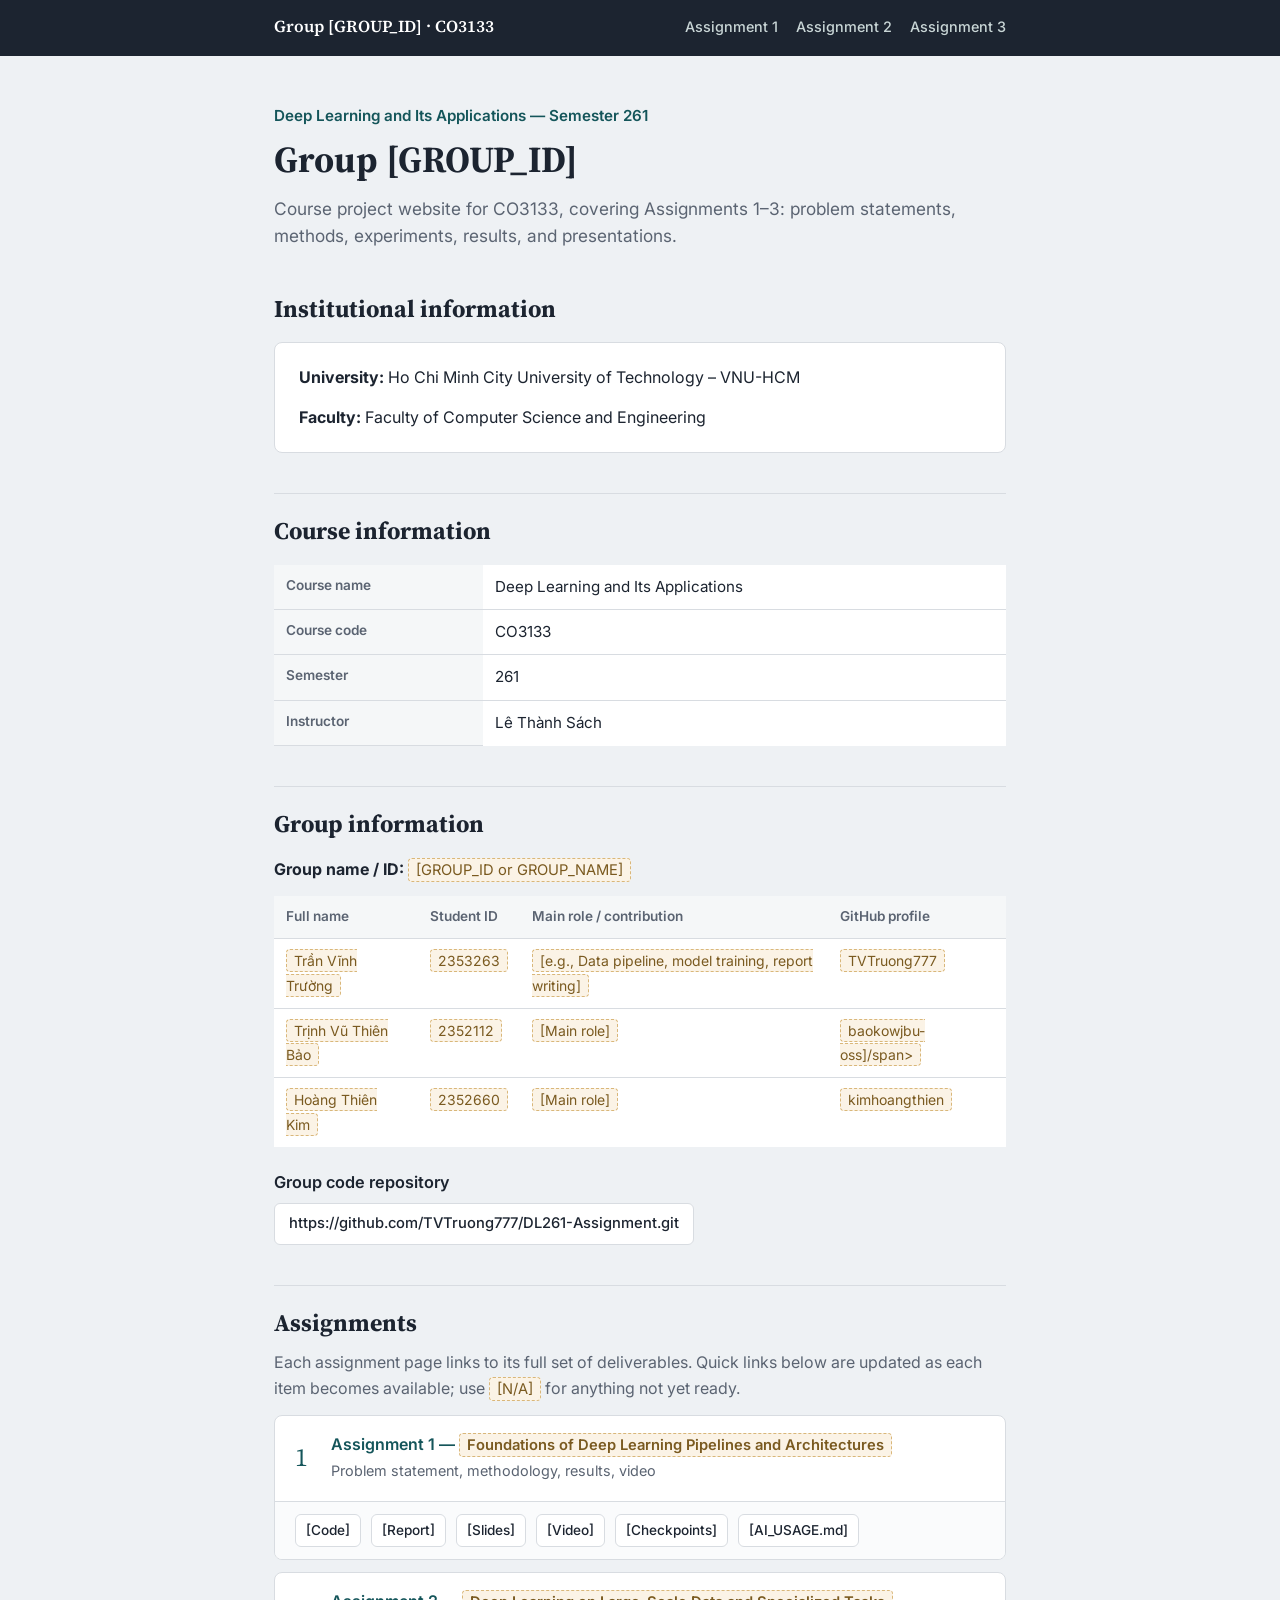
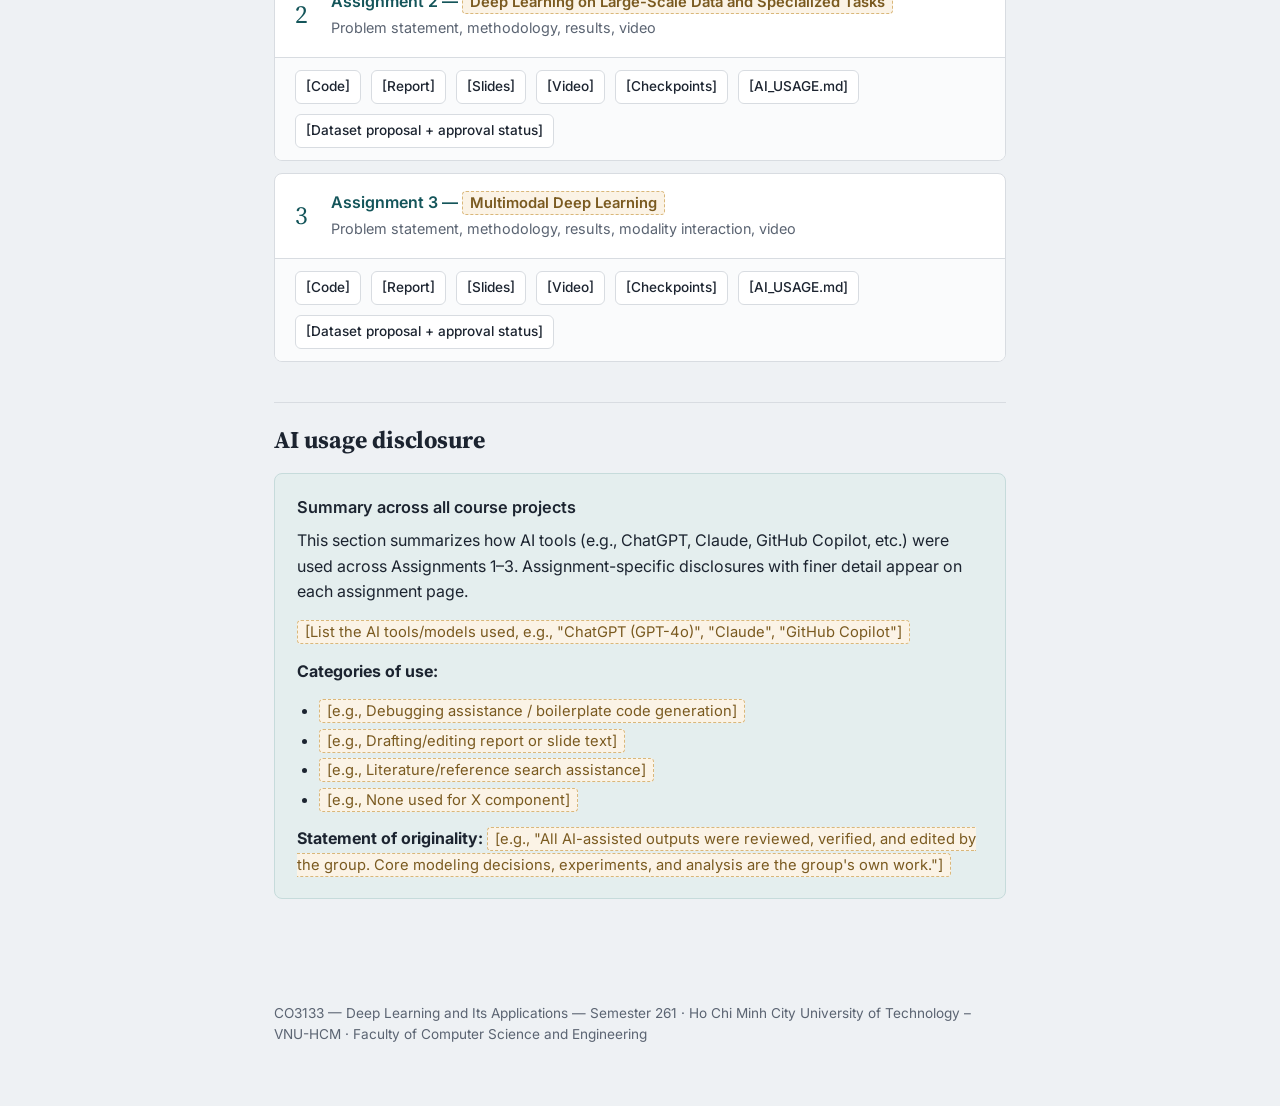
==== index.html @ ea53630e "landing page initialization" ====
<!DOCTYPE html>
<html lang="en">
<head>
<meta charset="UTF-8">
<meta name="viewport" content="width=device-width, initial-scale=1.0">
<title>CO3133 — Group [GROUP_ID] — Deep Learning and Its Applications</title>
<link rel="stylesheet" href="assets/css/style.css">
</head>
<body>

<div class="topbar">
  <div class="topbar-inner">
    <a class="brand" href="index.html">Group [GROUP_ID] · CO3133</a>
    <a href="assignment1.html">Assignment 1</a>
    <a href="assignment2.html">Assignment 2</a>
    <a href="assignment3.html">Assignment 3</a>
  </div>
</div>

<main>

  <header class="hero">
    <p class="kicker">Deep Learning and Its Applications — Semester 261</p>
    <h1>Group [GROUP_ID]</h1>
    <p class="lede">
      Course project website for CO3133, covering Assignments 1–3:
      problem statements, methods, experiments, results, and presentations.
    </p>
  </header>

  <!-- ============================================================ -->
  <!-- 1. INSTITUTIONAL INFORMATION                                  -->
  <!-- ============================================================ -->
  <section class="block">
    <h2>Institutional information</h2>
    <div class="panel">
      <p><strong>University:</strong> Ho Chi Minh City University of Technology – VNU-HCM</p>
      <p style="margin-bottom:0;"><strong>Faculty:</strong> Faculty of Computer Science and Engineering</p>
    </div>
  </section>

  <!-- ============================================================ -->
  <!-- 2. COURSE INFORMATION                                         -->
  <!-- ============================================================ -->
  <section class="block">
    <h2>Course information</h2>
    <table>
      <tbody>
        <tr><th>Course name</th><td>Deep Learning and Its Applications</td></tr>
        <tr><th>Course code</th><td>CO3133</td></tr>
        <tr><th>Semester</th><td>261</td></tr>
        <tr><th>Instructor</th><td>Lê Thành Sách</td></tr>
      </tbody>
    </table>
  </section>

  <!-- ============================================================ -->
  <!-- 3. GROUP INFORMATION                                          -->
  <!-- ============================================================ -->
  <section class="block">
    <h2>Group information</h2>

    <p><strong>Group name / ID:</strong> <span class="ph">[GROUP_ID or GROUP_NAME]</span></p>

    <table>
      <thead>
        <tr>
          <th>Full name</th>
          <th>Student ID</th>
          <th>Main role / contribution</th>
          <th>GitHub profile</th>
        </tr>
      </thead>
      <tbody>
        <!-- Duplicate this <tr> block for each additional member -->
        <tr>
          <td><span class="ph">Trần Vĩnh Trường</span></td>
          <td><span class="ph">2353263</span></td>
          <td><span class="ph">[e.g., Data pipeline, model training, report writing]</span></td>
          <td><span class="ph">TVTruong777</span></td>
        </tr>
        <tr>
          <td><span class="ph">Trịnh Vũ Thiên Bảo</span></td>
          <td><span class="ph">2352112</span></td>
          <td><span class="ph">[Main role]</span></td>
          <td><span class="ph">baokowjbu-oss]/span></td>
        </tr>
        <tr>
          <td><span class="ph">Hoàng Thiên Kim</span></td>
          <td><span class="ph">2352660</span></td>
          <td><span class="ph">[Main role]</span></td>
          <td><span class="ph">kimhoangthien</span></td>
        </tr>
      </tbody>
    </table>

    <h3>Group code repository</h3>
    <div class="res-list">
      <a href="#" data-ph="true">https://github.com/TVTruong777/DL261-Assignment.git</a>
    </div>
  </section>

  <!-- ============================================================ -->
  <!-- 4. ASSIGNMENT INDEX                                           -->
  <!-- ============================================================ -->
  <section class="block">
    <h2>Assignments</h2>
    <p style="color:var(--muted); margin-top:-6px;">
      Each assignment page links to its full set of deliverables. Quick links below
      are updated as each item becomes available; use <span class="ph">[N/A]</span>
      for anything not yet ready.
    </p>
    <ul class="index-list">

      <li>
        <a class="index-card" href="assignment1.html">
          <span class="num">1</span>
          <span class="txt">
            <span class="t">Assignment 1 — <span class="ph">Foundations of Deep Learning Pipelines and Architectures</span></span><br>
            <span class="s">Problem statement, methodology, results, video</span>
          </span>
        </a>
        <div class="res-list" style="padding:0 20px 16px;">
          <a href="#" data-ph="true">[Code]</a>
          <a href="#" data-ph="true">[Report]</a>
          <a href="#" data-ph="true">[Slides]</a>
          <a href="#" data-ph="true">[Video]</a>
          <a href="#" data-ph="true">[Checkpoints]</a>
          <a href="#" data-ph="true">[AI_USAGE.md]</a>
        </div>
      </li>

      <li>
        <a class="index-card" href="assignment2.html">
          <span class="num">2</span>
          <span class="txt">
            <span class="t">Assignment 2 — <span class="ph">Deep Learning on Large-Scale Data and Specialized Tasks</span></span><br>
            <span class="s">Problem statement, methodology, results, video</span>
          </span>
        </a>
        <div class="res-list" style="padding:0 20px 16px;">
          <a href="#" data-ph="true">[Code]</a>
          <a href="#" data-ph="true">[Report]</a>
          <a href="#" data-ph="true">[Slides]</a>
          <a href="#" data-ph="true">[Video]</a>
          <a href="#" data-ph="true">[Checkpoints]</a>
          <a href="#" data-ph="true">[AI_USAGE.md]</a>
          <a href="#" data-ph="true">[Dataset proposal + approval status]</a>
        </div>
      </li>

      <li>
        <a class="index-card" href="assignment3.html">
          <span class="num">3</span>
          <span class="txt">
            <span class="t">Assignment 3 — <span class="ph">Multimodal Deep Learning</span></span><br>
            <span class="s">Problem statement, methodology, results, modality interaction, video</span>
          </span>
        </a>
        <div class="res-list" style="padding:0 20px 16px;">
          <a href="#" data-ph="true">[Code]</a>
          <a href="#" data-ph="true">[Report]</a>
          <a href="#" data-ph="true">[Slides]</a>
          <a href="#" data-ph="true">[Video]</a>
          <a href="#" data-ph="true">[Checkpoints]</a>
          <a href="#" data-ph="true">[AI_USAGE.md]</a>
          <a href="#" data-ph="true">[Dataset proposal + approval status]</a>
        </div>
      </li>

    </ul>
  </section>

  <!-- ============================================================ -->
  <!-- 5. AI USAGE DISCLOSURE (COURSE-WIDE)                          -->
  <!-- ============================================================ -->
  <section class="block">
    <h2>AI usage disclosure</h2>
    <div class="disclosure">
      <h3>Summary across all course projects</h3>
      <p>
        This section summarizes how AI tools (e.g., ChatGPT, Claude, GitHub Copilot, etc.)
        were used across Assignments 1–3. Assignment-specific disclosures with finer detail
        appear on each assignment page.
      </p>
      <p><span class="ph">[List the AI tools/models used, e.g., "ChatGPT (GPT-4o)", "Claude", "GitHub Copilot"]</span></p>
      <p><strong>Categories of use:</strong></p>
      <ul>
        <li><span class="ph">[e.g., Debugging assistance / boilerplate code generation]</span></li>
        <li><span class="ph">[e.g., Drafting/editing report or slide text]</span></li>
        <li><span class="ph">[e.g., Literature/reference search assistance]</span></li>
        <li><span class="ph">[e.g., None used for X component]</span></li>
      </ul>
      <p style="margin-bottom:0;">
        <strong>Statement of originality:</strong>
        <span class="ph">[e.g., "All AI-assisted outputs were reviewed, verified, and edited by the group.
        Core modeling decisions, experiments, and analysis are the group's own work."]</span>
      </p>
    </div>
  </section>

</main>

<footer>
  CO3133 — Deep Learning and Its Applications — Semester 261 · Ho Chi Minh City University of Technology – VNU-HCM ·
  Faculty of Computer Science and Engineering
</footer>

</body>
</html>
---- assets/css/style.css ----
/* =========================================================
   CO3133 — Deep Learning and Its Applications — Group Site
   Shared stylesheet
   ========================================================= */

@import url('https://fonts.googleapis.com/css2?family=Source+Serif+4:opsz,wght@8..60,400;8..60,600;8..60,700&family=Inter:wght@400;500;600&display=swap');

:root {
  --paper:    #EEF1F4;
  --panel:    #FFFFFF;
  --ink:      #1C2430;
  --muted:    #5B6472;
  --line:     #D8DCE1;
  --teal:     #14555A;
  --teal-dim: #E4EEEE;
  --warn-bg:  #FBF3E6;
  --warn-ink: #7A5A20;

  --serif: "Source Serif 4", Georgia, serif;
  --sans:  "Inter", -apple-system, BlinkMacSystemFont, "Segoe UI", sans-serif;

  --max-w: 780px;
}

* { box-sizing: border-box; }

html { scroll-behavior: smooth; }

body {
  margin: 0;
  background: var(--paper);
  color: var(--ink);
  font-family: var(--sans);
  font-size: 16px;
  line-height: 1.6;
  -webkit-font-smoothing: antialiased;
}

a { color: var(--teal); text-decoration: none; border-bottom: 1px solid transparent; }
a:hover { border-bottom-color: currentColor; }
a:focus-visible, button:focus-visible { outline: 2px solid var(--teal); outline-offset: 2px; }

/* ---------- top bar ---------- */
.topbar {
  background: var(--ink);
  color: #fff;
}
.topbar-inner {
  max-width: var(--max-w);
  margin: 0 auto;
  padding: 14px 24px;
  display: flex;
  align-items: baseline;
  gap: 18px;
  flex-wrap: wrap;
}
.topbar-inner a {
  color: #C9D6D6;
  font-size: 0.9rem;
  font-weight: 500;
}
.topbar-inner a.brand {
  color: #fff;
  font-family: var(--serif);
  font-size: 1.05rem;
  font-weight: 600;
  margin-right: auto;
}
.topbar-inner a:hover { color: #fff; }

/* ---------- shell ---------- */
main {
  max-width: var(--max-w);
  margin: 0 auto;
  padding: 48px 24px 80px;
}

header.hero {
  margin-bottom: 40px;
}
header.hero .kicker {
  font-family: var(--sans);
  font-weight: 600;
  color: var(--teal);
  font-size: 0.95rem;
  margin: 0 0 10px;
}
header.hero h1 {
  font-family: var(--serif);
  font-size: 2.3rem;
  line-height: 1.15;
  margin: 0 0 14px;
  max-width: 18ch;
}
header.hero p.lede {
  font-size: 1.08rem;
  color: var(--muted);
  max-width: 62ch;
  margin: 0;
}

h2 {
  font-family: var(--serif);
  font-size: 1.5rem;
  margin: 0 0 14px;
  padding-top: 6px;
  border-top: 1px solid var(--line);
  padding-top: 18px;
}
section.block { margin-top: 40px; }
section.block:first-of-type { margin-top: 0; }
section.block:first-of-type h2 { border-top: none; padding-top: 0; }

h3 {
  font-family: var(--sans);
  font-size: 1.02rem;
  font-weight: 600;
  margin: 22px 0 8px;
}

p { margin: 0 0 14px; }
ul, ol { margin: 0 0 14px; padding-left: 22px; }
li { margin-bottom: 4px; }

/* ---------- placeholder styling ---------- */
.ph {
  background: var(--warn-bg);
  color: var(--warn-ink);
  border: 1px dashed #D9B77A;
  border-radius: 4px;
  padding: 2px 7px;
  font-size: 0.92em;
  font-family: var(--sans);
}
.ph-block {
  background: var(--warn-bg);
  border: 1px dashed #D9B77A;
  border-radius: 6px;
  padding: 14px 16px;
  color: var(--warn-ink);
  font-size: 0.95rem;
}
.ph-block strong { color: #5C4415; }

/* ---------- cards / tables ---------- */
.panel {
  background: var(--panel);
  border: 1px solid var(--line);
  border-radius: 8px;
  padding: 22px 24px;
}

table {
  width: 100%;
  border-collapse: collapse;
  font-size: 0.95rem;
  background: var(--panel);
}
th, td {
  text-align: left;
  padding: 10px 12px;
  border-bottom: 1px solid var(--line);
  vertical-align: top;
}
th {
  font-family: var(--sans);
  font-weight: 600;
  color: var(--muted);
  font-size: 0.85rem;
  text-transform: none;
  background: #F5F7F8;
}
tr:last-child td { border-bottom: none; }

/* ---------- assignment index ---------- */
.index-list {
  list-style: none;
  margin: 0;
  padding: 0;
  display: grid;
  gap: 12px;
}
.index-list li {
  margin: 0;
}
.index-list > li {
  background: var(--panel);
  border: 1px solid var(--line);
  border-radius: 8px;
  overflow: hidden;
}
.index-card {
  display: flex;
  align-items: center;
  gap: 18px;
  padding: 16px 20px;
}
.index-card .num {
  font-family: var(--serif);
  font-size: 1.6rem;
  color: var(--teal);
  min-width: 1.4ch;
}
.index-card .txt { flex: 1; }
.index-card .txt .t { font-weight: 600; }
.index-card .txt .s { color: var(--muted); font-size: 0.9rem; }
.index-list .res-list {
  border-top: 1px solid var(--line);
  margin: 0;
  padding: 12px 20px !important;
  background: #FAFBFC;
}
.index-list .res-list a {
  background: var(--panel);
  font-size: 0.85rem;
  padding: 5px 10px;
}

/* ---------- link list (resources) ---------- */
.res-list {
  display: flex;
  flex-wrap: wrap;
  gap: 10px;
}
.res-list a {
  border: 1px solid var(--line);
  background: var(--panel);
  padding: 8px 14px;
  border-radius: 6px;
  font-size: 0.92rem;
  font-weight: 500;
  color: var(--ink);
}
.res-list a:hover { border-color: var(--teal); color: var(--teal); }

/* ---------- disclosure box ---------- */
.disclosure {
  background: var(--teal-dim);
  border: 1px solid #C6DBDB;
  border-radius: 8px;
  padding: 20px 22px;
}
.disclosure h3 { margin-top: 0; }

/* ---------- footer ---------- */
footer {
  max-width: var(--max-w);
  margin: 0 auto;
  padding: 24px 24px 60px;
  color: var(--muted);
  font-size: 0.85rem;
}

@media (max-width: 560px) {
  header.hero h1 { font-size: 1.85rem; }
  main { padding: 32px 18px 60px; }
}
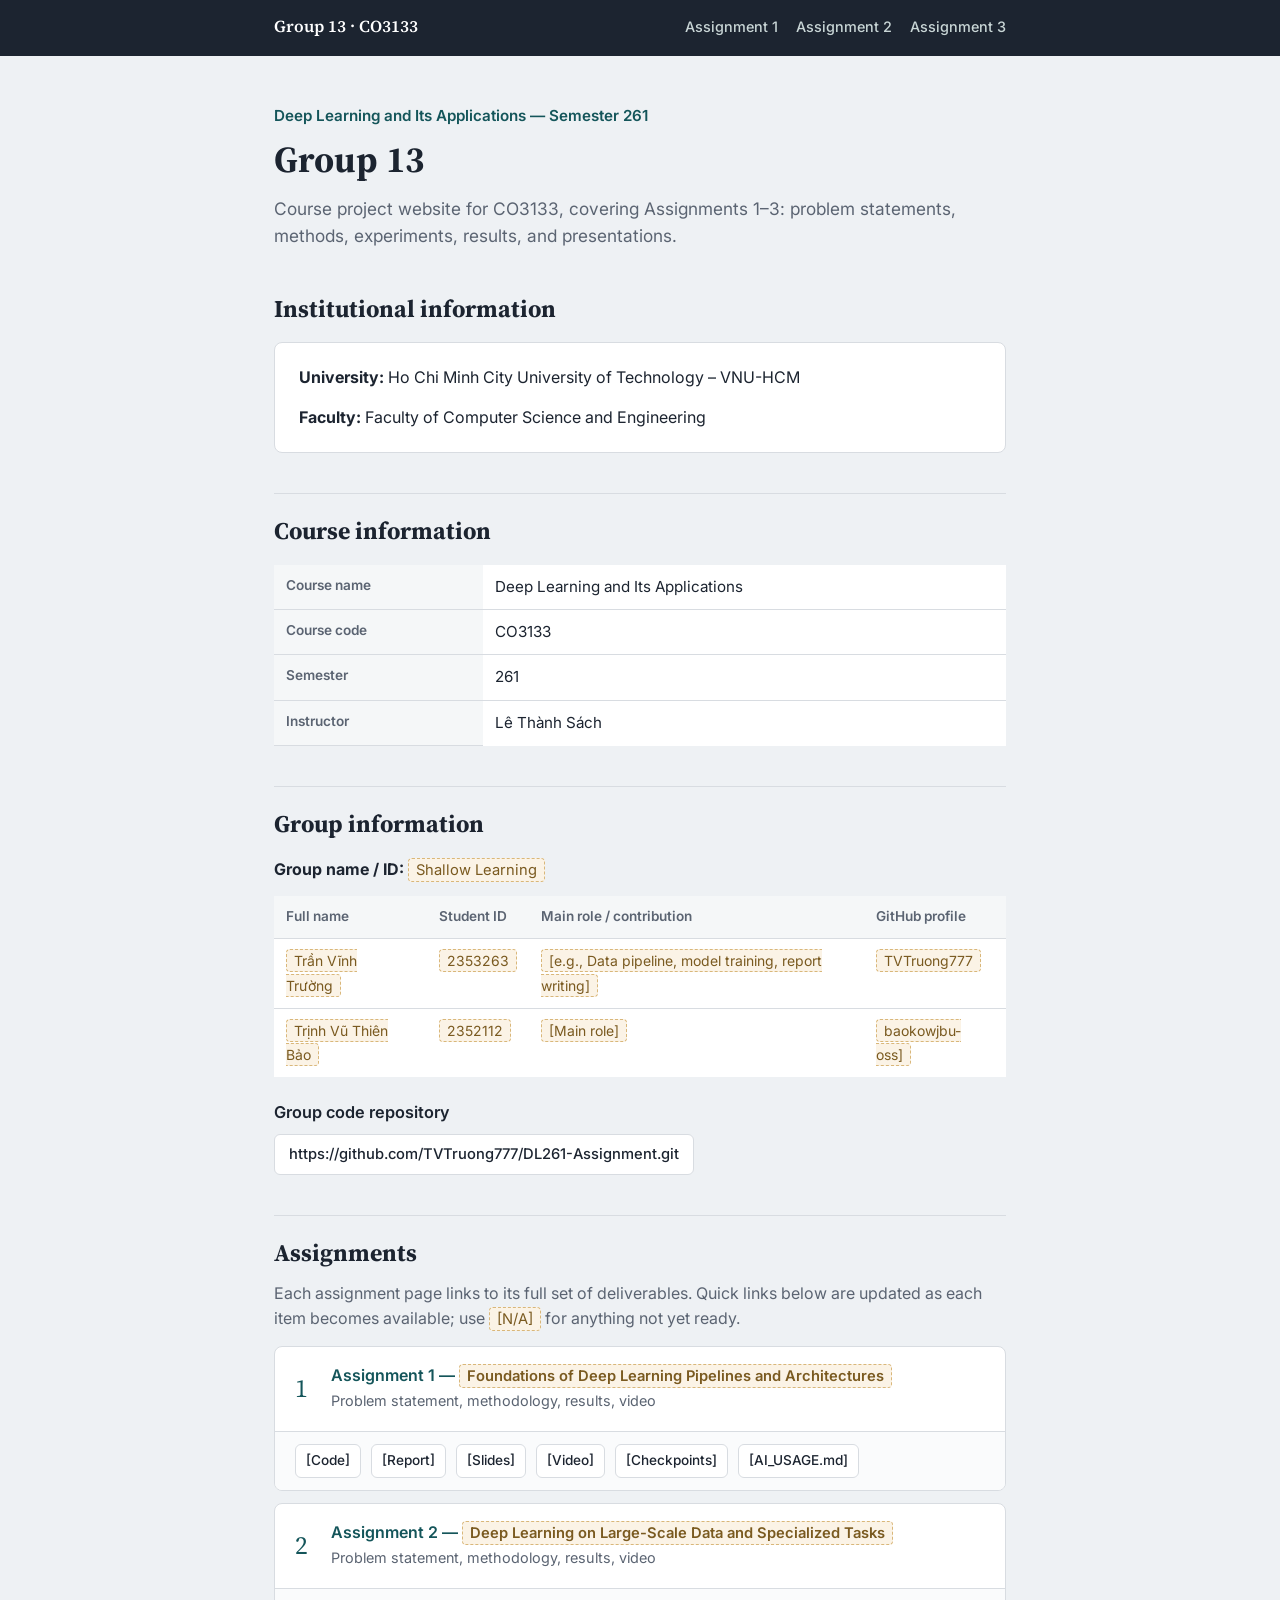
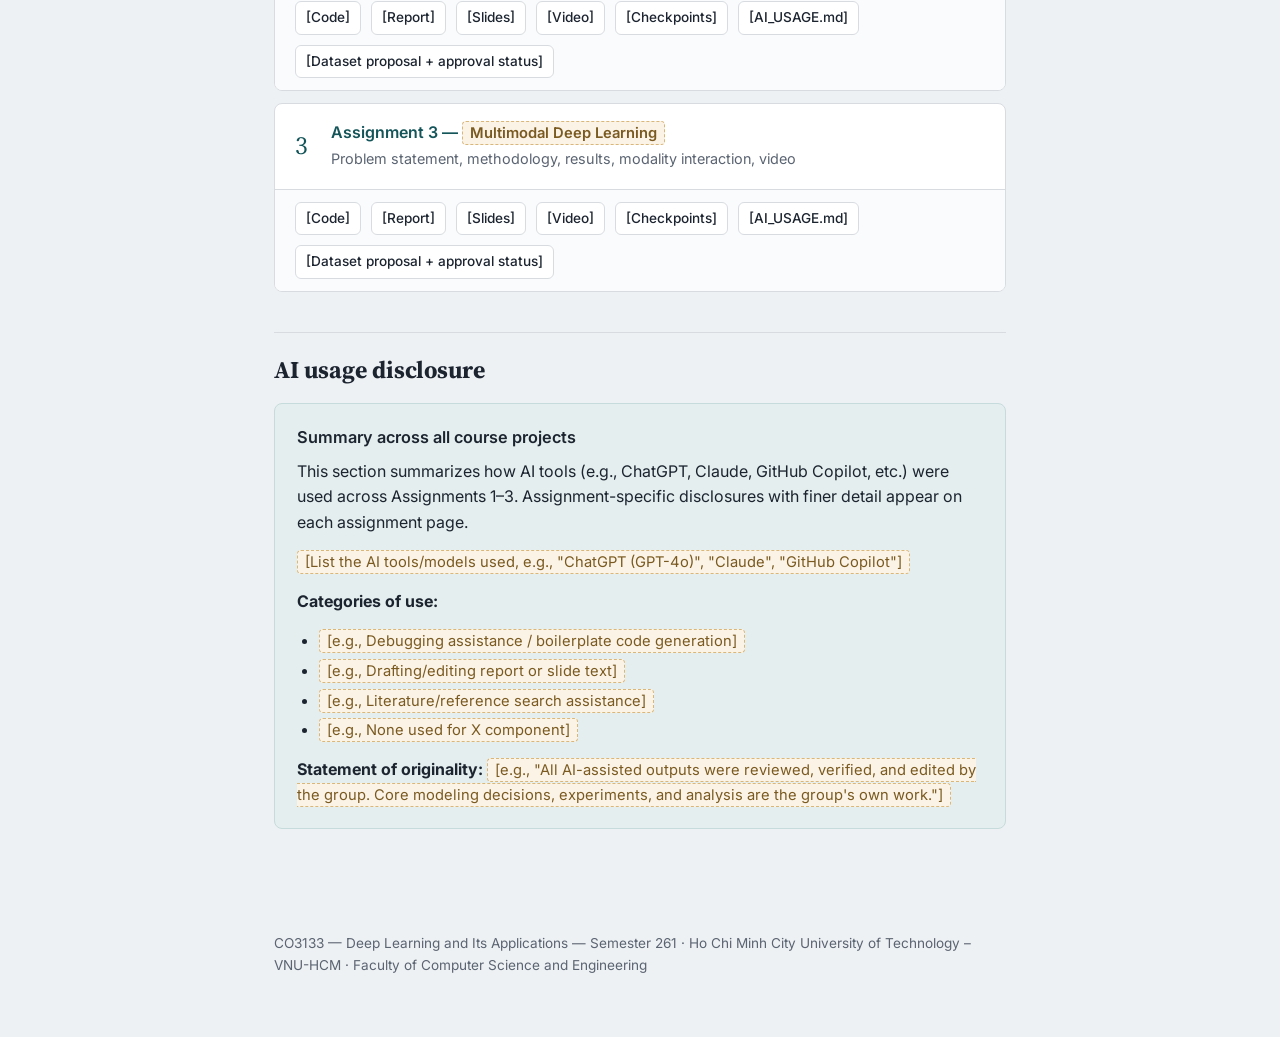
==== commit db01a4a9: "changes group info" ====
--- a/index.html
+++ b/index.html
@@ -3,14 +3,14 @@
 <head>
 <meta charset="UTF-8">
 <meta name="viewport" content="width=device-width, initial-scale=1.0">
-<title>CO3133 — Group [GROUP_ID] — Deep Learning and Its Applications</title>
+<title>CO3133 — Group 13 — Deep Learning and Its Applications</title>
 <link rel="stylesheet" href="assets/css/style.css">
 </head>
 <body>
 
 <div class="topbar">
   <div class="topbar-inner">
-    <a class="brand" href="index.html">Group [GROUP_ID] · CO3133</a>
+    <a class="brand" href="index.html">Group 13 · CO3133</a>
     <a href="assignment1.html">Assignment 1</a>
     <a href="assignment2.html">Assignment 2</a>
     <a href="assignment3.html">Assignment 3</a>
@@ -21,7 +21,7 @@
 
   <header class="hero">
     <p class="kicker">Deep Learning and Its Applications — Semester 261</p>
-    <h1>Group [GROUP_ID]</h1>
+    <h1>Group 13</h1>
     <p class="lede">
       Course project website for CO3133, covering Assignments 1–3:
       problem statements, methods, experiments, results, and presentations.
@@ -60,7 +60,7 @@
   <section class="block">
     <h2>Group information</h2>
 
-    <p><strong>Group name / ID:</strong> <span class="ph">[GROUP_ID or GROUP_NAME]</span></p>
+    <p><strong>Group name / ID:</strong> <span class="ph">Shallow Learning</span></p>
 
     <table>
       <thead>
@@ -83,13 +83,7 @@
           <td><span class="ph">Trịnh Vũ Thiên Bảo</span></td>
           <td><span class="ph">2352112</span></td>
           <td><span class="ph">[Main role]</span></td>
-          <td><span class="ph">baokowjbu-oss]/span></td>
-        </tr>
-        <tr>
-          <td><span class="ph">Hoàng Thiên Kim</span></td>
-          <td><span class="ph">2352660</span></td>
-          <td><span class="ph">[Main role]</span></td>
-          <td><span class="ph">kimhoangthien</span></td>
+          <td><span class="ph">baokowjbu-oss]</span></td>
         </tr>
       </tbody>
     </table>
